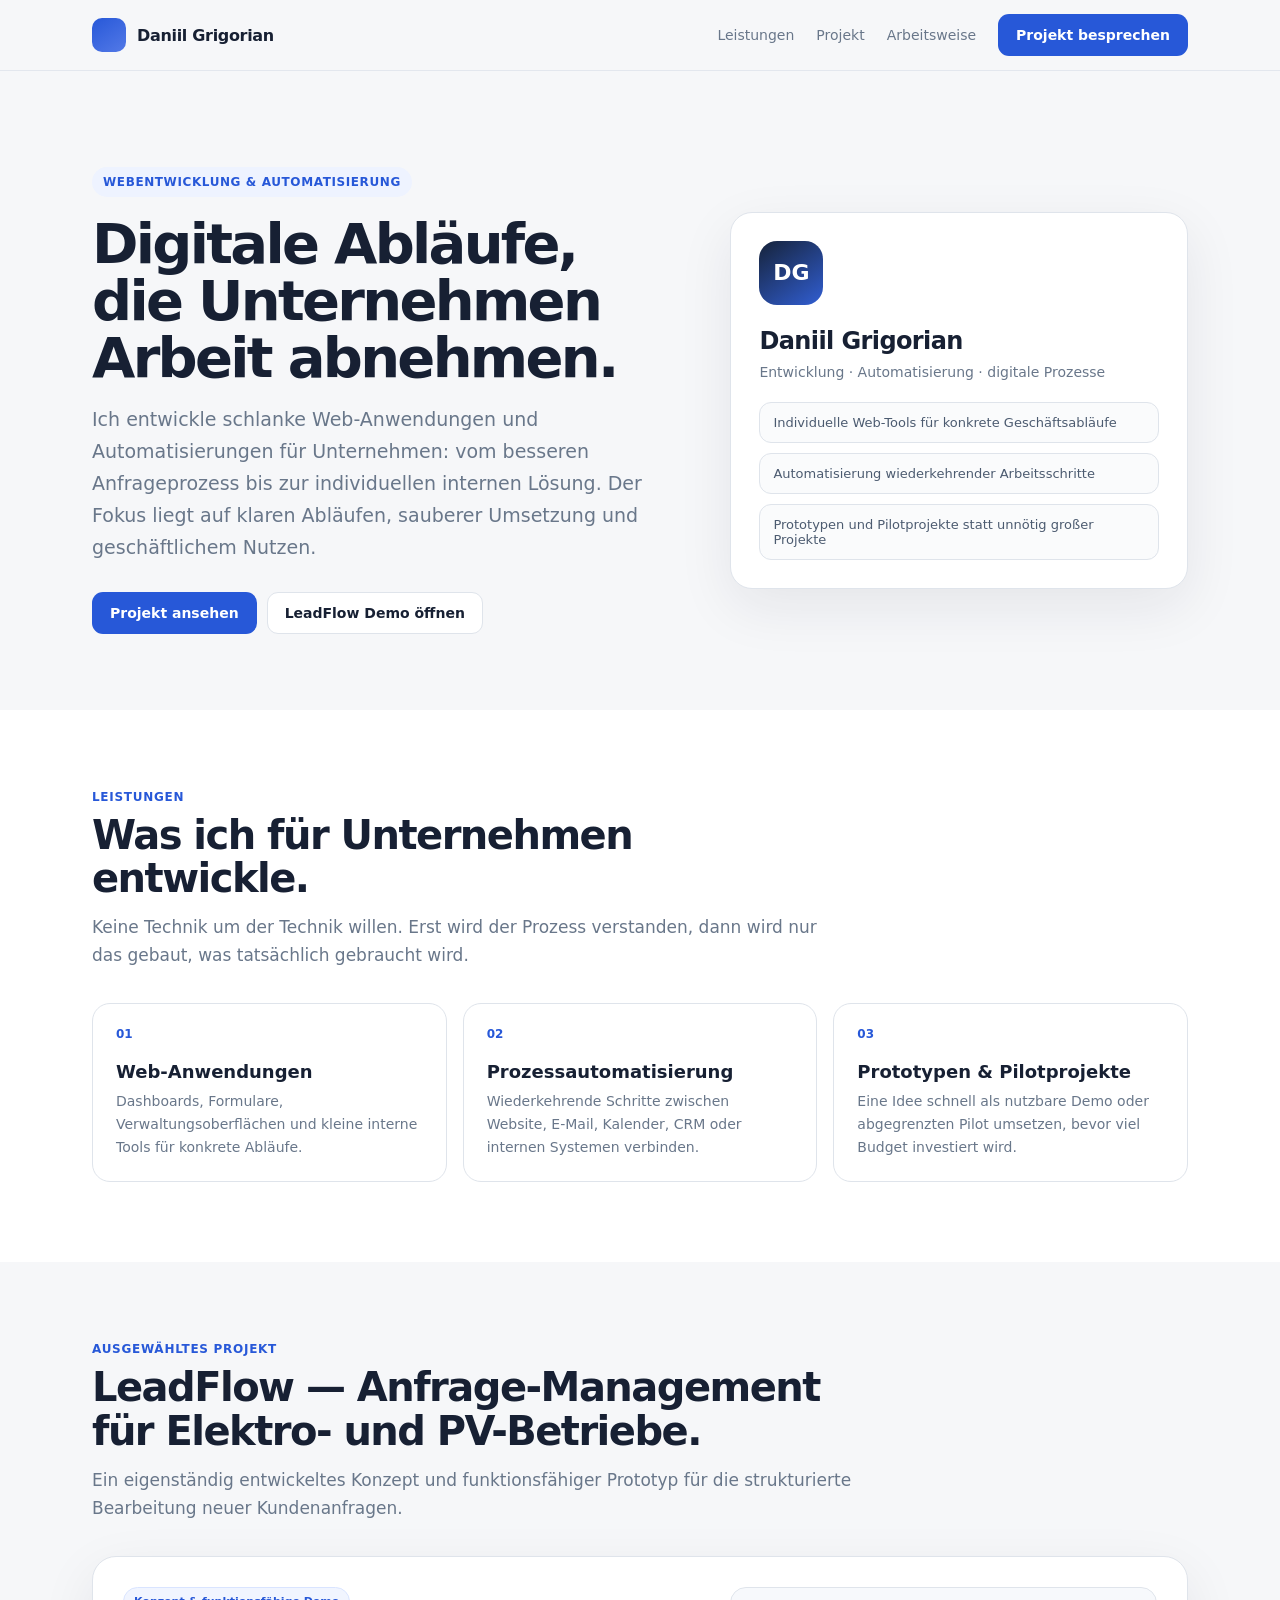
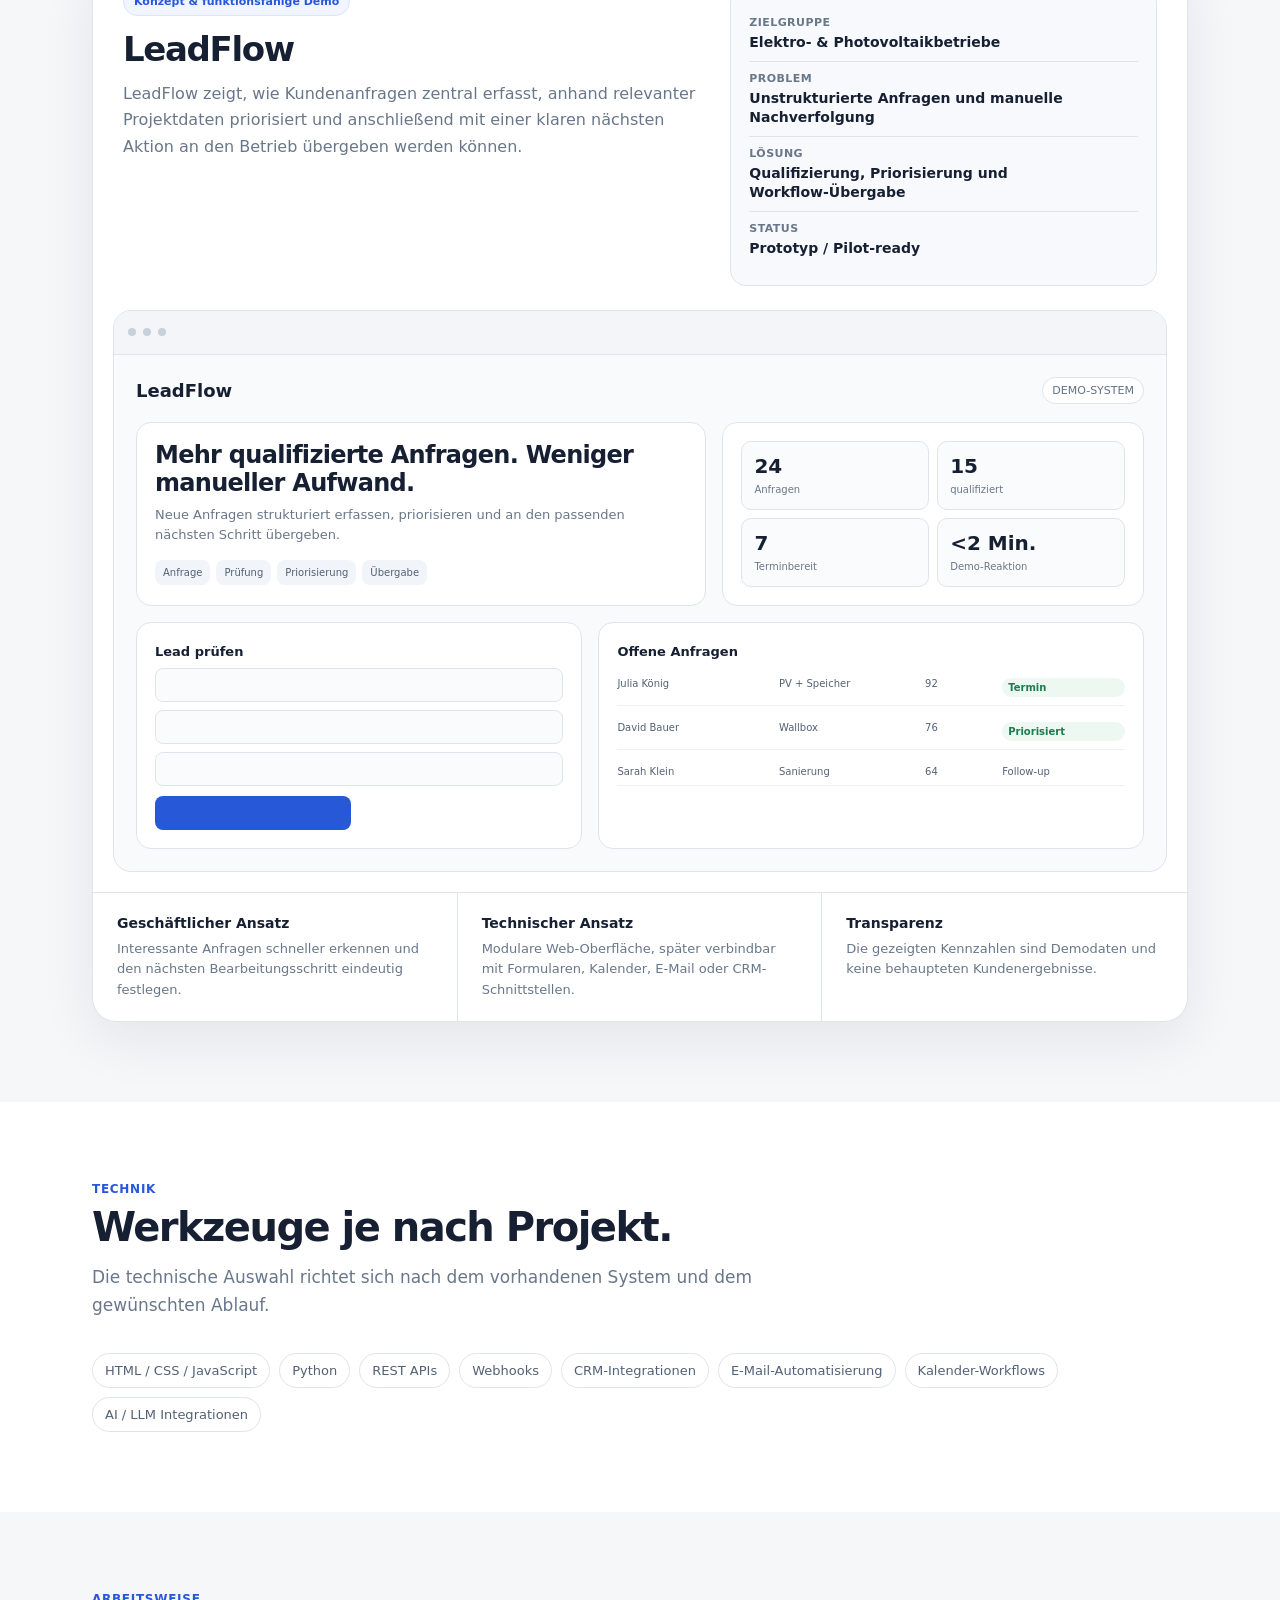
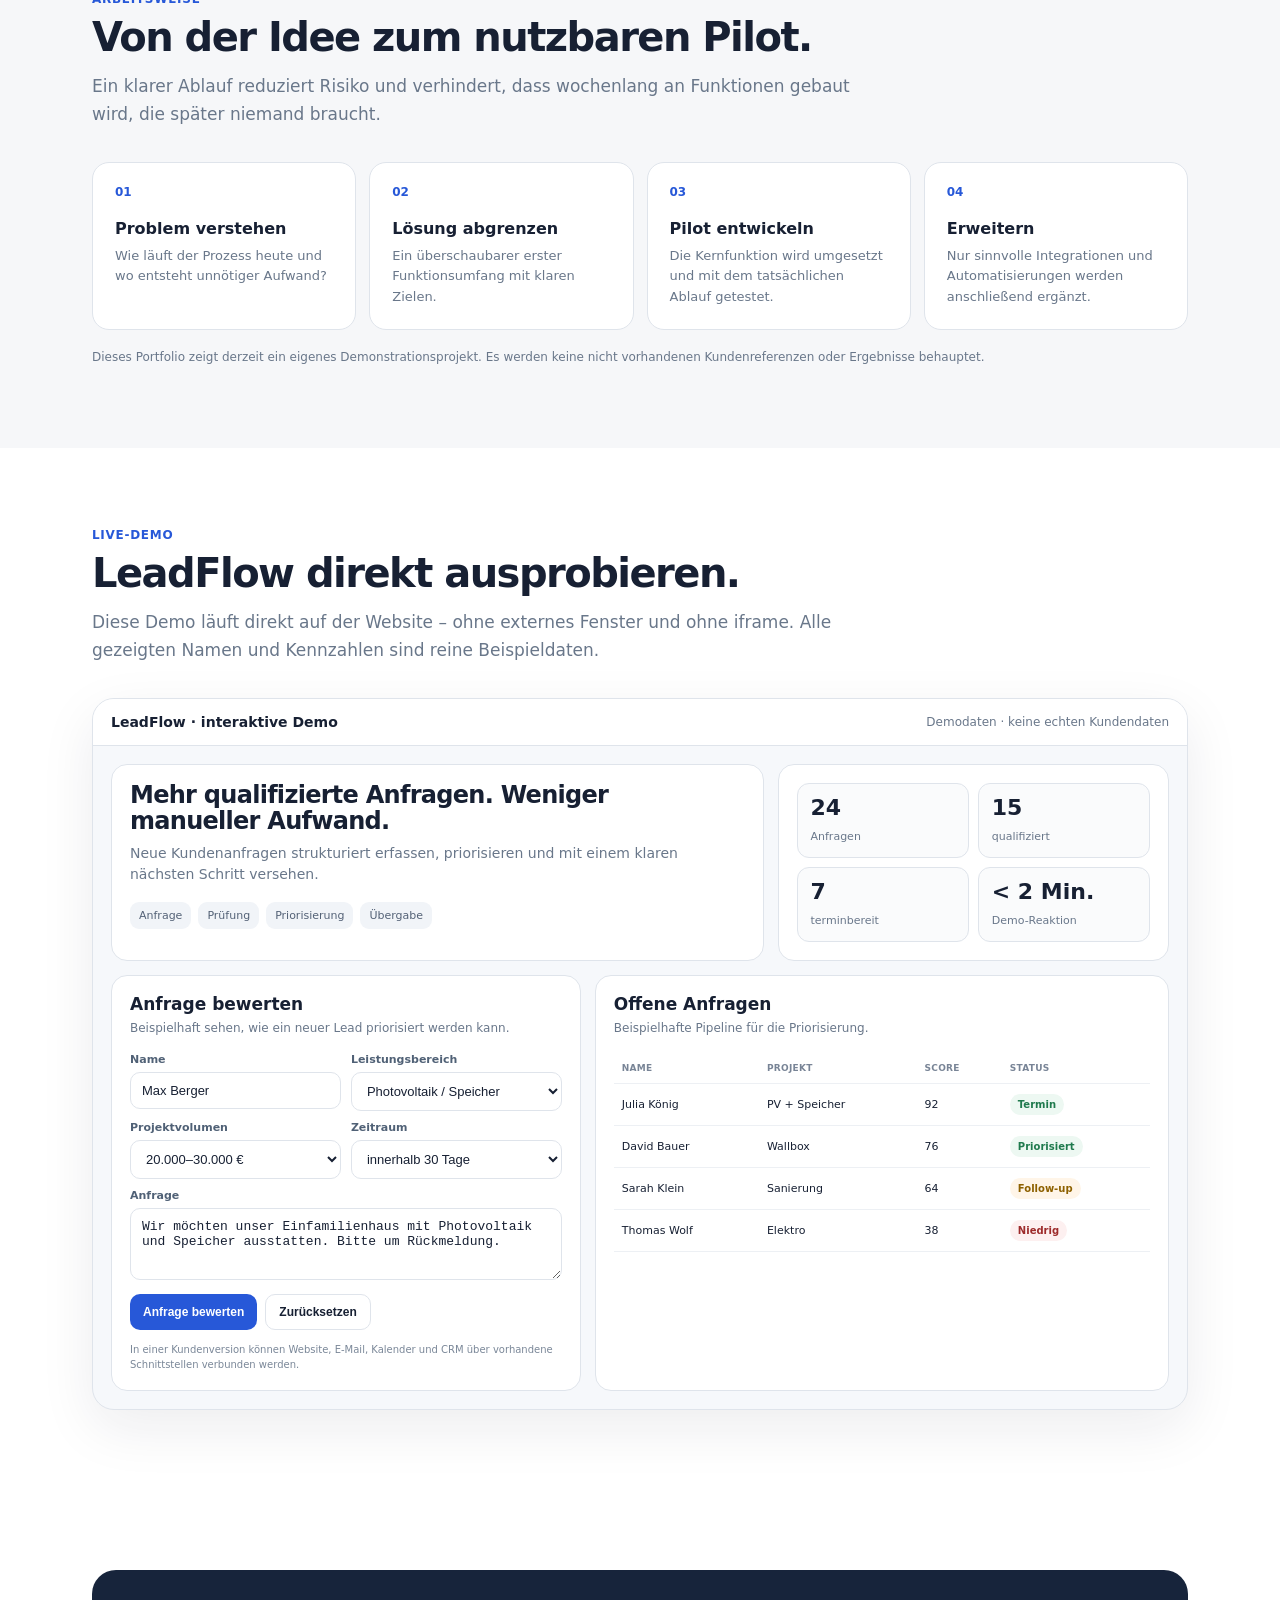
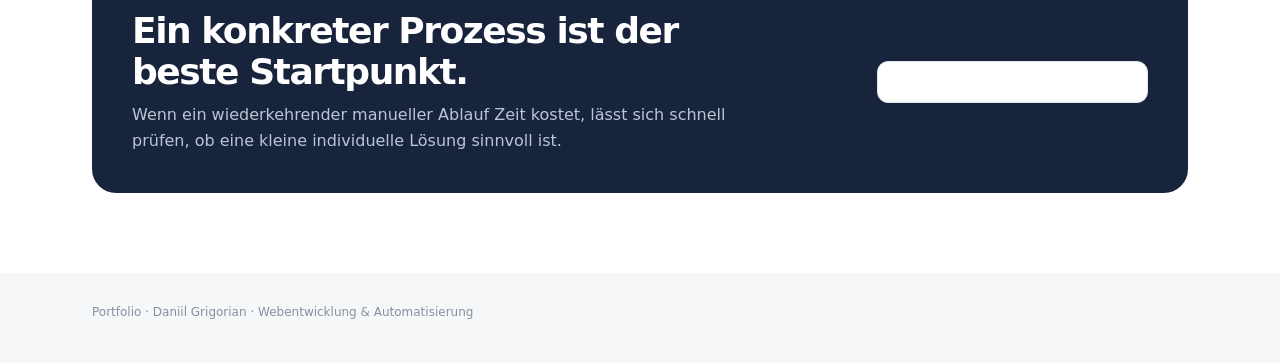
==== index.html @ 0f70dbe5 "Add files via upload" ====
<!doctype html>
<html lang="de">
<head>
<meta charset="utf-8">
<meta name="viewport" content="width=device-width, initial-scale=1">
<title>Daniil Grigorian — Web & Automation Portfolio</title>
<meta name="description" content="Portfolio von Daniil Grigorian: Webentwicklung, Automatisierung und digitale Prozesse für Unternehmen.">
<style>
:root{
  --bg:#f6f7f9;--surface:#fff;--text:#172033;--muted:#69778a;--line:#dfe4eb;
  --brand:#2758d8;--brand2:#5379e7;--brandsoft:#eef3ff;--green:#1f7a4d;
  --shadow:0 18px 55px rgba(20,31,48,.08)
}
*{box-sizing:border-box}
html{scroll-behavior:smooth}
body{margin:0;font-family:Inter,ui-sans-serif,system-ui,-apple-system,"Segoe UI",Arial,sans-serif;color:var(--text);background:var(--bg)}
a{color:inherit}
.wrap{max-width:1140px;margin:auto;padding:0 22px}
nav{position:sticky;top:0;z-index:20;background:rgba(246,247,249,.92);border-bottom:1px solid rgba(223,228,235,.8);backdrop-filter:blur(14px)}
.navin{height:70px;display:flex;justify-content:space-between;align-items:center;gap:18px}
.brand{display:flex;align-items:center;gap:11px;font-weight:800;letter-spacing:-.02em}
.mark{width:34px;height:34px;border-radius:10px;background:linear-gradient(145deg,var(--brand),var(--brand2))}
.navlinks{display:flex;gap:22px;align-items:center;font-size:14px;color:var(--muted)}
.navlinks a{text-decoration:none}
.btn{display:inline-flex;align-items:center;justify-content:center;border-radius:11px;padding:12px 17px;font-weight:750;font-size:14px;text-decoration:none;border:1px solid transparent}
.btn-primary{background:var(--brand);color:white}
.btn-secondary{background:white;border-color:var(--line)}
.hero{padding:96px 0 76px}
.hero-grid{display:grid;grid-template-columns:1.12fr .88fr;gap:56px;align-items:center}
.kicker{display:inline-flex;padding:8px 11px;border-radius:999px;background:var(--brandsoft);color:var(--brand);font-size:12px;font-weight:800;text-transform:uppercase;letter-spacing:.05em;margin-bottom:18px}
h1{font-size:56px;line-height:1.02;letter-spacing:-.048em;margin:0 0 18px}
.hero p{font-size:19px;line-height:1.68;color:var(--muted);max-width:720px;margin:0 0 28px}
.actions{display:flex;gap:10px;flex-wrap:wrap}
.profile-card{background:var(--surface);border:1px solid var(--line);border-radius:22px;padding:28px;box-shadow:var(--shadow)}
.avatar{width:64px;height:64px;border-radius:18px;background:linear-gradient(145deg,#16233a,#315ed2);display:flex;align-items:center;justify-content:center;color:#fff;font-size:22px;font-weight:850;margin-bottom:22px}
.profile-card h2{font-size:24px;margin:0 0 6px;letter-spacing:-.025em}
.profile-card p{font-size:14px!important;margin:0 0 18px!important}
.mini-list{display:grid;gap:10px}
.mini{padding:12px 13px;border:1px solid var(--line);background:#fafbfc;border-radius:12px;font-size:13px;color:#4c5b70}
.section{padding:80px 0}
.white{background:#fff}
.head{max-width:760px;margin-bottom:34px}
.eyebrow{font-size:12px;text-transform:uppercase;letter-spacing:.06em;color:var(--brand);font-weight:800;margin-bottom:10px}
.head h2{font-size:40px;line-height:1.08;letter-spacing:-.038em;margin:0 0 13px}
.head p{font-size:17px;color:var(--muted);line-height:1.65;margin:0}
.services{display:grid;grid-template-columns:repeat(3,1fr);gap:16px}
.service{background:#fff;border:1px solid var(--line);border-radius:18px;padding:23px}
.service .n{font-size:12px;color:var(--brand);font-weight:800;margin-bottom:20px}
.service h3{font-size:18px;margin:0 0 8px}
.service p{font-size:14px;line-height:1.62;color:var(--muted);margin:0}
.case{background:#fff;border:1px solid var(--line);border-radius:24px;overflow:hidden;box-shadow:var(--shadow)}
.case-top{padding:30px 30px 24px;display:grid;grid-template-columns:1.15fr .85fr;gap:30px}
.label{display:inline-block;padding:7px 10px;border:1px solid #d9e4ff;background:#f1f5ff;color:var(--brand);border-radius:999px;font-size:11px;font-weight:800;margin-bottom:13px}
.case h3{font-size:34px;letter-spacing:-.04em;margin:0 0 12px}
.case p{color:var(--muted);line-height:1.65;margin:0}
.factbox{background:#f7f9fc;border:1px solid var(--line);border-radius:16px;padding:18px}
.fact{padding:10px 0;border-bottom:1px solid var(--line)}
.fact:last-child{border-bottom:0}
.fact small{display:block;color:var(--muted);font-size:11px;margin-bottom:3px;text-transform:uppercase;font-weight:750;letter-spacing:.04em}
.fact strong{font-size:14px}

/* Embedded project preview */
.preview-wrap{padding:0 20px 20px}
.browser{border:1px solid var(--line);border-radius:18px;overflow:hidden;background:#f8fafc}
.browser-top{height:44px;background:#f3f5f8;border-bottom:1px solid var(--line);display:flex;align-items:center;gap:7px;padding:0 14px}
.browser-dot{width:8px;height:8px;border-radius:50%;background:#c8d0db}
.app{padding:22px}
.appbar{display:flex;justify-content:space-between;align-items:center;margin-bottom:18px}
.applogo{font-weight:800;font-size:18px}
.appchip{font-size:11px;color:#637187;padding:6px 9px;border:1px solid var(--line);border-radius:999px;background:#fff}
.appgrid{display:grid;grid-template-columns:1.15fr .85fr;gap:16px}
.hero-panel,.side-panel,.form-panel,.table-panel{background:#fff;border:1px solid var(--line);border-radius:15px;padding:18px}
.hero-panel h4{font-size:24px;letter-spacing:-.03em;margin:0 0 8px}
.hero-panel p{font-size:13px!important;line-height:1.55!important}
.flow{display:flex;gap:6px;flex-wrap:wrap;margin-top:15px}
.flow span{font-size:10px;padding:7px 8px;border-radius:8px;background:#f1f4f8;color:#516075}
.kpis{display:grid;grid-template-columns:1fr 1fr;gap:8px}
.kpi{border:1px solid var(--line);border-radius:10px;padding:12px;background:#fafbfc}
.kpi b{font-size:20px;display:block}
.kpi small{color:var(--muted);font-size:10px}
.lower{display:grid;grid-template-columns:.9fr 1.1fr;gap:16px;margin-top:16px}
.fakeinput{height:34px;border:1px solid var(--line);border-radius:8px;background:#fafbfc;margin:8px 0}
.fakebtn{height:34px;width:48%;border-radius:8px;background:var(--brand);margin-top:10px}
.rows{display:grid;gap:8px}
.row{display:grid;grid-template-columns:1fr .9fr .45fr .8fr;gap:8px;border-bottom:1px solid #edf0f4;padding:8px 0;font-size:10px;color:#536176}
.pill{display:inline-block;padding:4px 6px;border-radius:999px;background:#edf8f2;color:var(--green);font-weight:700}
.case-bottom{display:grid;grid-template-columns:repeat(3,1fr);gap:0;border-top:1px solid var(--line)}
.case-point{padding:22px 24px;border-right:1px solid var(--line)}
.case-point:last-child{border-right:0}
.case-point strong{display:block;font-size:14px;margin-bottom:7px}
.case-point span{font-size:13px;color:var(--muted);line-height:1.5}
.stack{display:flex;flex-wrap:wrap;gap:9px}
.tag{padding:9px 12px;border:1px solid var(--line);border-radius:999px;background:white;color:#536176;font-size:13px}
.process{display:grid;grid-template-columns:repeat(4,1fr);gap:13px}
.step{border:1px solid var(--line);border-radius:17px;background:#fff;padding:22px}
.step .nr{font-size:12px;color:var(--brand);font-weight:850;margin-bottom:20px}
.step h3{font-size:16px;margin:0 0 8px}
.step p{font-size:13px;color:var(--muted);line-height:1.58;margin:0}
.notice{font-size:12px;color:var(--muted);line-height:1.6;margin-top:18px}
.cta{background:#17243b;color:#fff;border-radius:24px;padding:40px;display:grid;grid-template-columns:1.25fr .75fr;gap:28px;align-items:center}
.cta h2{font-size:36px;letter-spacing:-.04em;margin:0 0 10px}
.cta p{color:#bac5d5;line-height:1.6;margin:0}
.cta .btn-secondary{justify-self:end;background:#fff}
footer{padding:32px 0 44px;color:#8590a0;font-size:12px}
@media(max-width:900px){
  .hero-grid,.case-top,.cta,.appgrid,.lower{grid-template-columns:1fr}
  .services{grid-template-columns:1fr 1fr}
  .process{grid-template-columns:1fr 1fr}
  .cta .btn-secondary{justify-self:start}
}
@media(max-width:620px){
  h1{font-size:39px}
  .services,.process,.case-bottom{grid-template-columns:1fr}
  .case-point{border-right:0;border-bottom:1px solid var(--line)}
  .case-point:last-child{border-bottom:0}
  .navlinks a:not(.btn){display:none}
  .hero{padding-top:72px}.section{padding:62px 0}
  .row{grid-template-columns:1fr 1fr}
}

/* Embedded Live Demo */
.embedded-demo-shell{
  border:1px solid var(--line);
  border-radius:22px;
  overflow:hidden;
  background:#fff;
  box-shadow:var(--shadow);
}
.embedded-demo-toolbar{
  display:flex;
  align-items:center;
  justify-content:space-between;
  gap:12px;
  padding:14px 16px;
  background:#f4f6f9;
  border-bottom:1px solid var(--line);
}
.embedded-demo-title{
  font-size:13px;
  font-weight:800;
}
.embedded-demo-note{
  color:var(--muted);
  font-size:12px;
}
.embedded-demo-frame{
  width:100%;
  height:920px;
  border:0;
  display:block;
  background:#f4f7fb;
}
@media(max-width:700px){
  .embedded-demo-frame{height:1080px}
  .embedded-demo-toolbar{align-items:flex-start;flex-direction:column}
}


/* LeadFlow native demo — mobile safe, no iframe */
.lf-demo-shell{
  border:1px solid #dfe4eb;
  border-radius:22px;
  background:#f6f8fb;
  overflow:hidden;
  box-shadow:0 18px 55px rgba(20,31,48,.08);
}
.lf-demo-top{
  display:flex;
  align-items:center;
  justify-content:space-between;
  gap:12px;
  padding:15px 18px;
  background:#fff;
  border-bottom:1px solid #dfe4eb;
}
.lf-demo-top strong{font-size:14px}
.lf-demo-top span{font-size:12px;color:#69778a}
.lf-demo-body{padding:18px}
.lf-hero{
  display:grid;
  grid-template-columns:1.25fr .75fr;
  gap:14px;
  margin-bottom:14px;
}
.lf-panel{
  background:#fff;
  border:1px solid #dfe4eb;
  border-radius:16px;
  padding:18px;
}
.lf-panel h3{
  margin:0 0 8px;
  font-size:24px;
  line-height:1.08;
  letter-spacing:-.03em;
}
.lf-panel p{
  margin:0;
  color:#69778a;
  font-size:14px;
  line-height:1.55;
}
.lf-flow{
  display:flex;
  flex-wrap:wrap;
  gap:7px;
  margin-top:16px;
}
.lf-flow span{
  padding:7px 9px;
  border-radius:9px;
  background:#f1f4f8;
  color:#536176;
  font-size:11px;
}
.lf-stats{
  display:grid;
  grid-template-columns:1fr 1fr;
  gap:9px;
}
.lf-stat{
  background:#fafbfc;
  border:1px solid #dfe4eb;
  border-radius:12px;
  padding:13px;
}
.lf-stat b{
  display:block;
  font-size:22px;
  line-height:1;
  margin-bottom:6px;
}
.lf-stat small{color:#69778a;font-size:11px}
.lf-main{
  display:grid;
  grid-template-columns:.9fr 1.1fr;
  gap:14px;
}
.lf-card{
  background:#fff;
  border:1px solid #dfe4eb;
  border-radius:16px;
  padding:18px;
}
.lf-card h4{margin:0 0 5px;font-size:17px}
.lf-sub{color:#69778a;font-size:12px;line-height:1.5;margin:0 0 16px}
.lf-grid2{display:grid;grid-template-columns:1fr 1fr;gap:10px}
.lf-field{margin-bottom:10px}
.lf-field label{
  display:block;
  margin:0 0 6px;
  color:#506176;
  font-size:11px;
  font-weight:700;
}
.lf-field input,.lf-field select,.lf-field textarea{
  width:100%;
  border:1px solid #dfe4eb;
  border-radius:10px;
  background:#fff;
  color:#172033;
  padding:10px 11px;
  font-size:13px;
  outline:none;
}
.lf-field textarea{min-height:72px;resize:vertical}
.lf-actions{display:flex;gap:8px;flex-wrap:wrap;margin-top:8px}
.lf-button{
  border:0;
  border-radius:10px;
  padding:10px 13px;
  background:#2758d8;
  color:#fff;
  font-size:12px;
  font-weight:800;
  cursor:pointer;
}
.lf-button.lf-light{
  background:#fff;
  color:#172033;
  border:1px solid #dfe4eb;
}
.lf-result{
  display:none;
  margin-top:12px;
  border:1px solid #dfe4eb;
  border-radius:12px;
  background:#f8fafc;
  padding:12px;
}
.lf-result-line{
  display:flex;
  justify-content:space-between;
  align-items:center;
  gap:8px;
  margin-bottom:7px;
}
.lf-result p{margin:0;color:#69778a;font-size:12px;line-height:1.5}
.lf-badge{
  display:inline-block;
  border-radius:999px;
  padding:5px 8px;
  font-size:10px;
  font-weight:800;
}
.lf-green{background:#edf8f2;color:#1f7a4d}
.lf-yellow{background:#fff5e8;color:#8e6100}
.lf-red{background:#fdf0f0;color:#9d2b2b}
.lf-table-wrap{overflow-x:auto;-webkit-overflow-scrolling:touch}
.lf-table{width:100%;border-collapse:collapse;min-width:520px}
.lf-table th,.lf-table td{
  text-align:left;
  padding:10px 8px;
  border-bottom:1px solid #edf0f4;
  font-size:11px;
  white-space:nowrap;
}
.lf-table th{
  color:#788496;
  text-transform:uppercase;
  letter-spacing:.03em;
  font-size:9px;
}
.lf-foot{
  margin-top:12px;
  color:#7a8798;
  font-size:10px;
  line-height:1.5;
}
@media(max-width:800px){
  .lf-hero,.lf-main{grid-template-columns:1fr}
}
@media(max-width:560px){
  .lf-demo-body{padding:10px}
  .lf-demo-top{align-items:flex-start;flex-direction:column}
  .lf-panel,.lf-card{padding:14px}
  .lf-panel h3{font-size:20px}
  .lf-stats,.lf-grid2{grid-template-columns:1fr 1fr}
}
@media(max-width:390px){
  .lf-stats,.lf-grid2{grid-template-columns:1fr}
}

</style>
</head>
<body>
<nav>
  <div class="wrap navin">
    <div class="brand"><span class="mark"></span>Daniil Grigorian</div>
    <div class="navlinks">
      <a href="#leistungen">Leistungen</a>
      <a href="#projekt">Projekt</a>
      <a href="#prozess">Arbeitsweise</a>
      <a class="btn btn-primary" href="#kontakt">Projekt besprechen</a>
    </div>
  </div>
</nav>

<header class="hero">
  <div class="wrap hero-grid">
    <div>
      <div class="kicker">Webentwicklung & Automatisierung</div>
      <h1>Digitale Abläufe, die Unternehmen Arbeit abnehmen.</h1>
      <p>
        Ich entwickle schlanke Web-Anwendungen und Automatisierungen für Unternehmen:
        vom besseren Anfrageprozess bis zur individuellen internen Lösung.
        Der Fokus liegt auf klaren Abläufen, sauberer Umsetzung und geschäftlichem Nutzen.
      </p>
      <div class="actions">
        <a class="btn btn-primary" href="#projekt">Projekt ansehen</a>
        <a class="btn btn-secondary" href="#live-demo">LeadFlow Demo öffnen</a>
      </div>
    </div>
    <aside class="profile-card">
      <div class="avatar">DG</div>
      <h2>Daniil Grigorian</h2>
      <p>Entwicklung · Automatisierung · digitale Prozesse</p>
      <div class="mini-list">
        <div class="mini">Individuelle Web-Tools für konkrete Geschäftsabläufe</div>
        <div class="mini">Automatisierung wiederkehrender Arbeitsschritte</div>
        <div class="mini">Prototypen und Pilotprojekte statt unnötig großer Projekte</div>
      </div>
    </aside>
  </div>
</header>

<section class="section white" id="leistungen">
  <div class="wrap">
    <div class="head">
      <div class="eyebrow">Leistungen</div>
      <h2>Was ich für Unternehmen entwickle.</h2>
      <p>Keine Technik um der Technik willen. Erst wird der Prozess verstanden, dann wird nur das gebaut, was tatsächlich gebraucht wird.</p>
    </div>
    <div class="services">
      <div class="service"><div class="n">01</div><h3>Web-Anwendungen</h3><p>Dashboards, Formulare, Verwaltungsoberflächen und kleine interne Tools für konkrete Abläufe.</p></div>
      <div class="service"><div class="n">02</div><h3>Prozessautomatisierung</h3><p>Wiederkehrende Schritte zwischen Website, E-Mail, Kalender, CRM oder internen Systemen verbinden.</p></div>
      <div class="service"><div class="n">03</div><h3>Prototypen & Pilotprojekte</h3><p>Eine Idee schnell als nutzbare Demo oder abgegrenzten Pilot umsetzen, bevor viel Budget investiert wird.</p></div>
    </div>
  </div>
</section>

<section class="section" id="projekt">
  <div class="wrap">
    <div class="head">
      <div class="eyebrow">Ausgewähltes Projekt</div>
      <h2>LeadFlow — Anfrage-Management für Elektro- und PV-Betriebe.</h2>
      <p>Ein eigenständig entwickeltes Konzept und funktionsfähiger Prototyp für die strukturierte Bearbeitung neuer Kundenanfragen.</p>
    </div>

    <article class="case">
      <div class="case-top">
        <div>
          <span class="label">Konzept & funktionsfähige Demo</span>
          <h3>LeadFlow</h3>
          <p>
            LeadFlow zeigt, wie Kundenanfragen zentral erfasst, anhand relevanter Projektdaten
            priorisiert und anschließend mit einer klaren nächsten Aktion an den Betrieb
            übergeben werden können.
          </p>
        </div>
        <div class="factbox">
          <div class="fact"><small>Zielgruppe</small><strong>Elektro- & Photovoltaikbetriebe</strong></div>
          <div class="fact"><small>Problem</small><strong>Unstrukturierte Anfragen und manuelle Nachverfolgung</strong></div>
          <div class="fact"><small>Lösung</small><strong>Qualifizierung, Priorisierung und Workflow-Übergabe</strong></div>
          <div class="fact"><small>Status</small><strong>Prototyp / Pilot-ready</strong></div>
        </div>
      </div>

      <div class="preview-wrap">
        <div class="browser">
          <div class="browser-top">
            <span class="browser-dot"></span><span class="browser-dot"></span><span class="browser-dot"></span>
          </div>
          <div class="app">
            <div class="appbar"><div class="applogo">LeadFlow</div><div class="appchip">DEMO-SYSTEM</div></div>
            <div class="appgrid">
              <div class="hero-panel">
                <h4>Mehr qualifizierte Anfragen. Weniger manueller Aufwand.</h4>
                <p>Neue Anfragen strukturiert erfassen, priorisieren und an den passenden nächsten Schritt übergeben.</p>
                <div class="flow"><span>Anfrage</span><span>Prüfung</span><span>Priorisierung</span><span>Übergabe</span></div>
              </div>
              <div class="side-panel">
                <div class="kpis">
                  <div class="kpi"><b>24</b><small>Anfragen</small></div>
                  <div class="kpi"><b>15</b><small>qualifiziert</small></div>
                  <div class="kpi"><b>7</b><small>Terminbereit</small></div>
                  <div class="kpi"><b>&lt;2 Min.</b><small>Demo-Reaktion</small></div>
                </div>
              </div>
            </div>
            <div class="lower">
              <div class="form-panel">
                <strong style="font-size:13px">Lead prüfen</strong>
                <div class="fakeinput"></div><div class="fakeinput"></div><div class="fakeinput"></div>
                <div class="fakebtn"></div>
              </div>
              <div class="table-panel">
                <strong style="font-size:13px">Offene Anfragen</strong>
                <div class="rows" style="margin-top:10px">
                  <div class="row"><span>Julia König</span><span>PV + Speicher</span><span>92</span><span class="pill">Termin</span></div>
                  <div class="row"><span>David Bauer</span><span>Wallbox</span><span>76</span><span class="pill">Priorisiert</span></div>
                  <div class="row"><span>Sarah Klein</span><span>Sanierung</span><span>64</span><span>Follow-up</span></div>
                </div>
              </div>
            </div>
          </div>
        </div>
      </div>

      <div class="case-bottom">
        <div class="case-point"><strong>Geschäftlicher Ansatz</strong><span>Interessante Anfragen schneller erkennen und den nächsten Bearbeitungsschritt eindeutig festlegen.</span></div>
        <div class="case-point"><strong>Technischer Ansatz</strong><span>Modulare Web-Oberfläche, später verbindbar mit Formularen, Kalender, E-Mail oder CRM-Schnittstellen.</span></div>
        <div class="case-point"><strong>Transparenz</strong><span>Die gezeigten Kennzahlen sind Demodaten und keine behaupteten Kundenergebnisse.</span></div>
      </div>
    </article>
  </div>
</section>

<section class="section white">
  <div class="wrap">
    <div class="head">
      <div class="eyebrow">Technik</div>
      <h2>Werkzeuge je nach Projekt.</h2>
      <p>Die technische Auswahl richtet sich nach dem vorhandenen System und dem gewünschten Ablauf.</p>
    </div>
    <div class="stack">
      <span class="tag">HTML / CSS / JavaScript</span>
      <span class="tag">Python</span>
      <span class="tag">REST APIs</span>
      <span class="tag">Webhooks</span>
      <span class="tag">CRM-Integrationen</span>
      <span class="tag">E-Mail-Automatisierung</span>
      <span class="tag">Kalender-Workflows</span>
      <span class="tag">AI / LLM Integrationen</span>
    </div>
  </div>
</section>

<section class="section" id="prozess">
  <div class="wrap">
    <div class="head">
      <div class="eyebrow">Arbeitsweise</div>
      <h2>Von der Idee zum nutzbaren Pilot.</h2>
      <p>Ein klarer Ablauf reduziert Risiko und verhindert, dass wochenlang an Funktionen gebaut wird, die später niemand braucht.</p>
    </div>
    <div class="process">
      <div class="step"><div class="nr">01</div><h3>Problem verstehen</h3><p>Wie läuft der Prozess heute und wo entsteht unnötiger Aufwand?</p></div>
      <div class="step"><div class="nr">02</div><h3>Lösung abgrenzen</h3><p>Ein überschaubarer erster Funktionsumfang mit klaren Zielen.</p></div>
      <div class="step"><div class="nr">03</div><h3>Pilot entwickeln</h3><p>Die Kernfunktion wird umgesetzt und mit dem tatsächlichen Ablauf getestet.</p></div>
      <div class="step"><div class="nr">04</div><h3>Erweitern</h3><p>Nur sinnvolle Integrationen und Automatisierungen werden anschließend ergänzt.</p></div>
    </div>
    <div class="notice">
      Dieses Portfolio zeigt derzeit ein eigenes Demonstrationsprojekt. Es werden keine nicht vorhandenen Kundenreferenzen oder Ergebnisse behauptet.
    </div>
  </div>
</section>



<section class="section white" id="live-demo">
  <div class="wrap">
    <div class="head">
      <div class="eyebrow">Live-Demo</div>
      <h2>LeadFlow direkt ausprobieren.</h2>
      <p>
        Diese Demo läuft direkt auf der Website – ohne externes Fenster und ohne iframe.
        Alle gezeigten Namen und Kennzahlen sind reine Beispieldaten.
      </p>
    </div>

    <div class="lf-demo-shell">
      <div class="lf-demo-top">
        <strong>LeadFlow · interaktive Demo</strong>
        <span>Demodaten · keine echten Kundendaten</span>
      </div>

      <div class="lf-demo-body">
        <div class="lf-hero">
          <div class="lf-panel">
            <h3>Mehr qualifizierte Anfragen. Weniger manueller Aufwand.</h3>
            <p>Neue Kundenanfragen strukturiert erfassen, priorisieren und mit einem klaren nächsten Schritt versehen.</p>
            <div class="lf-flow">
              <span>Anfrage</span><span>Prüfung</span><span>Priorisierung</span><span>Übergabe</span>
            </div>
          </div>
          <div class="lf-panel">
            <div class="lf-stats">
              <div class="lf-stat"><b id="lfLeads">24</b><small>Anfragen</small></div>
              <div class="lf-stat"><b id="lfQual">15</b><small>qualifiziert</small></div>
              <div class="lf-stat"><b id="lfMeet">7</b><small>terminbereit</small></div>
              <div class="lf-stat"><b>&lt; 2 Min.</b><small>Demo-Reaktion</small></div>
            </div>
          </div>
        </div>

        <div class="lf-main">
          <div class="lf-card">
            <h4>Anfrage bewerten</h4>
            <p class="lf-sub">Beispielhaft sehen, wie ein neuer Lead priorisiert werden kann.</p>

            <div class="lf-grid2">
              <div class="lf-field">
                <label>Name</label>
                <input id="lfName" value="Max Berger">
              </div>
              <div class="lf-field">
                <label>Leistungsbereich</label>
                <select id="lfProject">
                  <option>Photovoltaik / Speicher</option>
                  <option>Elektroinstallation</option>
                  <option>Wallbox</option>
                  <option>Sanierung</option>
                </select>
              </div>
            </div>

            <div class="lf-grid2">
              <div class="lf-field">
                <label>Projektvolumen</label>
                <select id="lfBudget">
                  <option value="25000">20.000–30.000 €</option>
                  <option value="12000">10.000–15.000 €</option>
                  <option value="6000">5.000–8.000 €</option>
                  <option value="2000">unter 3.000 €</option>
                </select>
              </div>
              <div class="lf-field">
                <label>Zeitraum</label>
                <select id="lfTimeline">
                  <option value="30">innerhalb 30 Tage</option>
                  <option value="90">1–3 Monate</option>
                  <option value="180">3–6 Monate</option>
                  <option value="365">später</option>
                </select>
              </div>
            </div>

            <div class="lf-field">
              <label>Anfrage</label>
              <textarea id="lfMessage">Wir möchten unser Einfamilienhaus mit Photovoltaik und Speicher ausstatten. Bitte um Rückmeldung.</textarea>
            </div>

            <div class="lf-actions">
              <button class="lf-button" type="button" onclick="lfQualify()">Anfrage bewerten</button>
              <button class="lf-button lf-light" type="button" onclick="lfReset()">Zurücksetzen</button>
            </div>

            <div class="lf-result" id="lfResult">
              <div class="lf-result-line">
                <strong id="lfScore">Bewertung</strong>
                <span class="lf-badge lf-green" id="lfBadge">Hohe Priorität</span>
              </div>
              <p id="lfSummary"></p>
            </div>

            <div class="lf-foot">In einer Kundenversion können Website, E-Mail, Kalender und CRM über vorhandene Schnittstellen verbunden werden.</div>
          </div>

          <div class="lf-card">
            <h4>Offene Anfragen</h4>
            <p class="lf-sub">Beispielhafte Pipeline für die Priorisierung.</p>
            <div class="lf-table-wrap">
              <table class="lf-table">
                <thead><tr><th>Name</th><th>Projekt</th><th>Score</th><th>Status</th></tr></thead>
                <tbody id="lfTbody">
                  <tr><td>Julia König</td><td>PV + Speicher</td><td>92</td><td><span class="lf-badge lf-green">Termin</span></td></tr>
                  <tr><td>David Bauer</td><td>Wallbox</td><td>76</td><td><span class="lf-badge lf-green">Priorisiert</span></td></tr>
                  <tr><td>Sarah Klein</td><td>Sanierung</td><td>64</td><td><span class="lf-badge lf-yellow">Follow-up</span></td></tr>
                  <tr><td>Thomas Wolf</td><td>Elektro</td><td>38</td><td><span class="lf-badge lf-red">Niedrig</span></td></tr>
                </tbody>
              </table>
            </div>
          </div>
        </div>
      </div>
    </div>
  </div>
</section>

<section class="section white" id="kontakt">
  <div class="wrap">
    <div class="cta">
      <div>
        <h2>Ein konkreter Prozess ist der beste Startpunkt.</h2>
        <p>Wenn ein wiederkehrender manueller Ablauf Zeit kostet, lässt sich schnell prüfen, ob eine kleine individuelle Lösung sinnvoll ist.</p>
      </div>
      <a class="btn btn-secondary" href="#live-demo">LeadFlow Live-Demo ansehen</a>
    </div>
  </div>
</section>

<footer><div class="wrap">Portfolio · Daniil Grigorian · Webentwicklung & Automatisierung</div></footer>

<script>
function lfEscape(s){
  return String(s).replace(/[&<>"']/g,function(m){
    return {'&':'&amp;','<':'&lt;','>':'&gt;','"':'&quot;',"'":'&#039;'}[m];
  });
}
function lfQualify(){
  var name=(document.getElementById('lfName').value || 'Neuer Kontakt').trim();
  var project=document.getElementById('lfProject').value;
  var budget=parseInt(document.getElementById('lfBudget').value,10);
  var timeline=parseInt(document.getElementById('lfTimeline').value,10);

  var score=34;
  score += Math.min(36, Math.round(budget/800));
  if(timeline<=30) score+=24;
  else if(timeline<=90) score+=17;
  else if(timeline<=180) score+=8;
  score=Math.min(99,score);

  var label='Hohe Priorität', badge='lf-badge lf-green', status='Termin vorschlagen';
  if(score<50){label='Niedrige Priorität';badge='lf-badge lf-red';status='Späteres Follow-up';}
  else if(score<78){label='Mittlere Priorität';badge='lf-badge lf-yellow';status='Follow-up';}

  var result=document.getElementById('lfResult');
  result.style.display='block';
  document.getElementById('lfScore').textContent='Score '+score+' / 100';
  var b=document.getElementById('lfBadge');
  b.className=badge;b.textContent=label;
  document.getElementById('lfSummary').textContent =
    name+' · '+project+' — nächster Schritt: '+status+'.';

  var row=document.createElement('tr');
  row.innerHTML='<td>'+lfEscape(name)+'</td><td>'+lfEscape(project)+'</td><td>'+score+
    '</td><td><span class="'+badge+'">'+status+'</span></td>';
  document.getElementById('lfTbody').prepend(row);

  document.getElementById('lfLeads').textContent=parseInt(document.getElementById('lfLeads').textContent,10)+1;
  if(score>=60) document.getElementById('lfQual').textContent=parseInt(document.getElementById('lfQual').textContent,10)+1;
  if(score>=78) document.getElementById('lfMeet').textContent=parseInt(document.getElementById('lfMeet').textContent,10)+1;
}
function lfReset(){
  document.getElementById('lfName').value='Max Berger';
  document.getElementById('lfProject').value='Photovoltaik / Speicher';
  document.getElementById('lfBudget').value='25000';
  document.getElementById('lfTimeline').value='30';
  document.getElementById('lfMessage').value='Wir möchten unser Einfamilienhaus mit Photovoltaik und Speicher ausstatten. Bitte um Rückmeldung.';
  document.getElementById('lfResult').style.display='none';
}
</script>

</body>
</html>
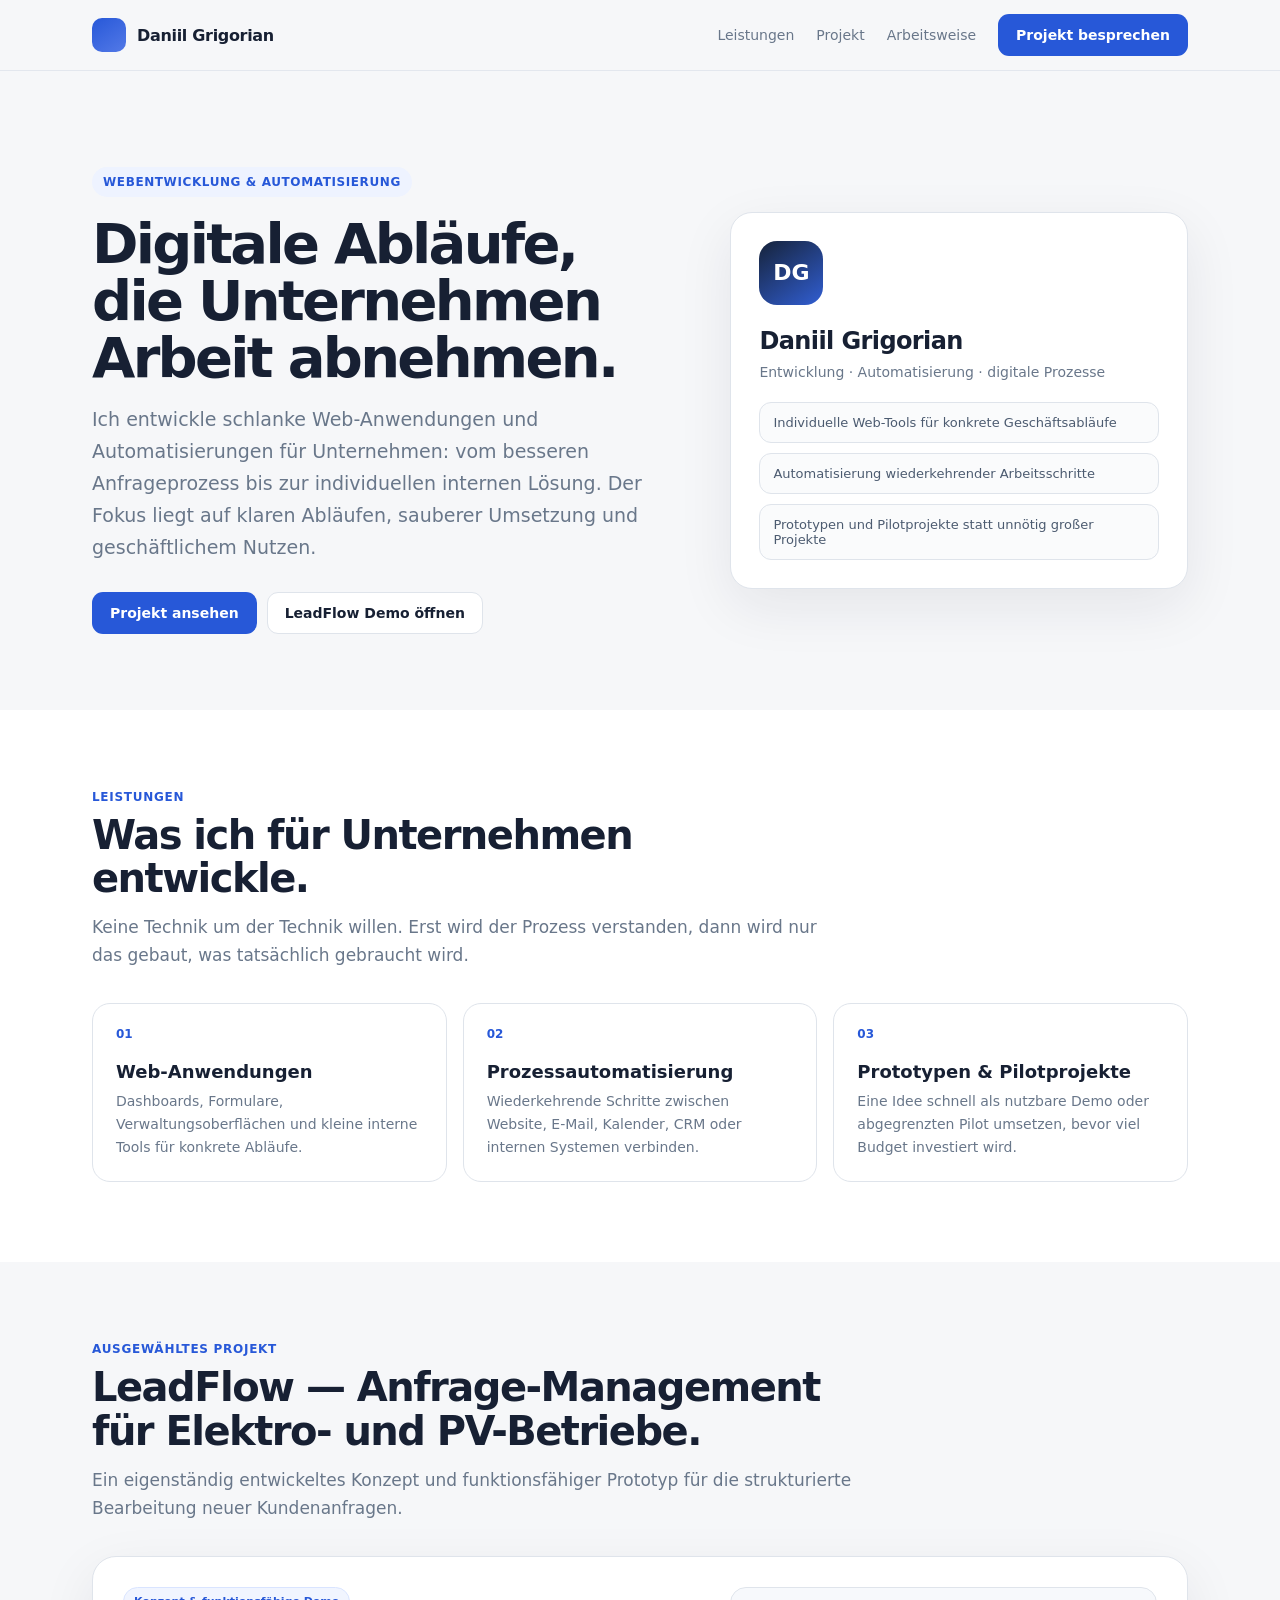
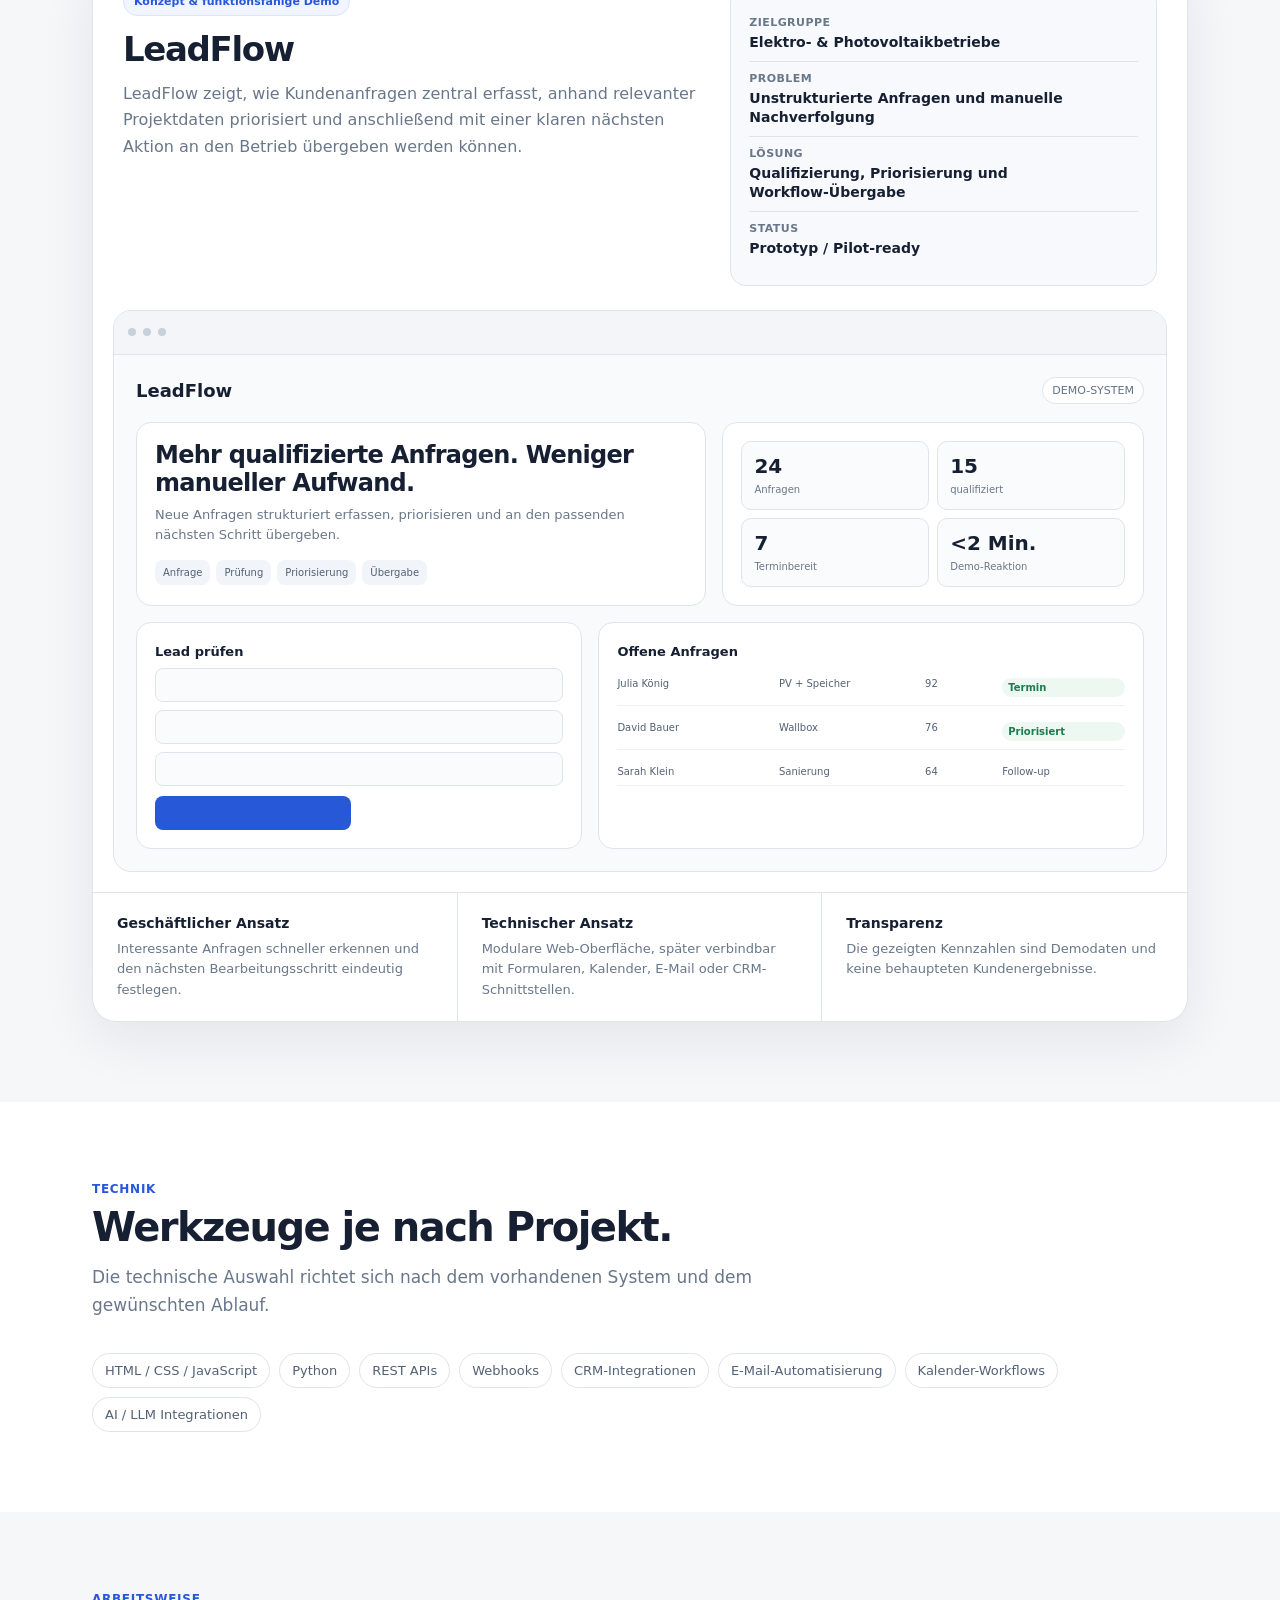
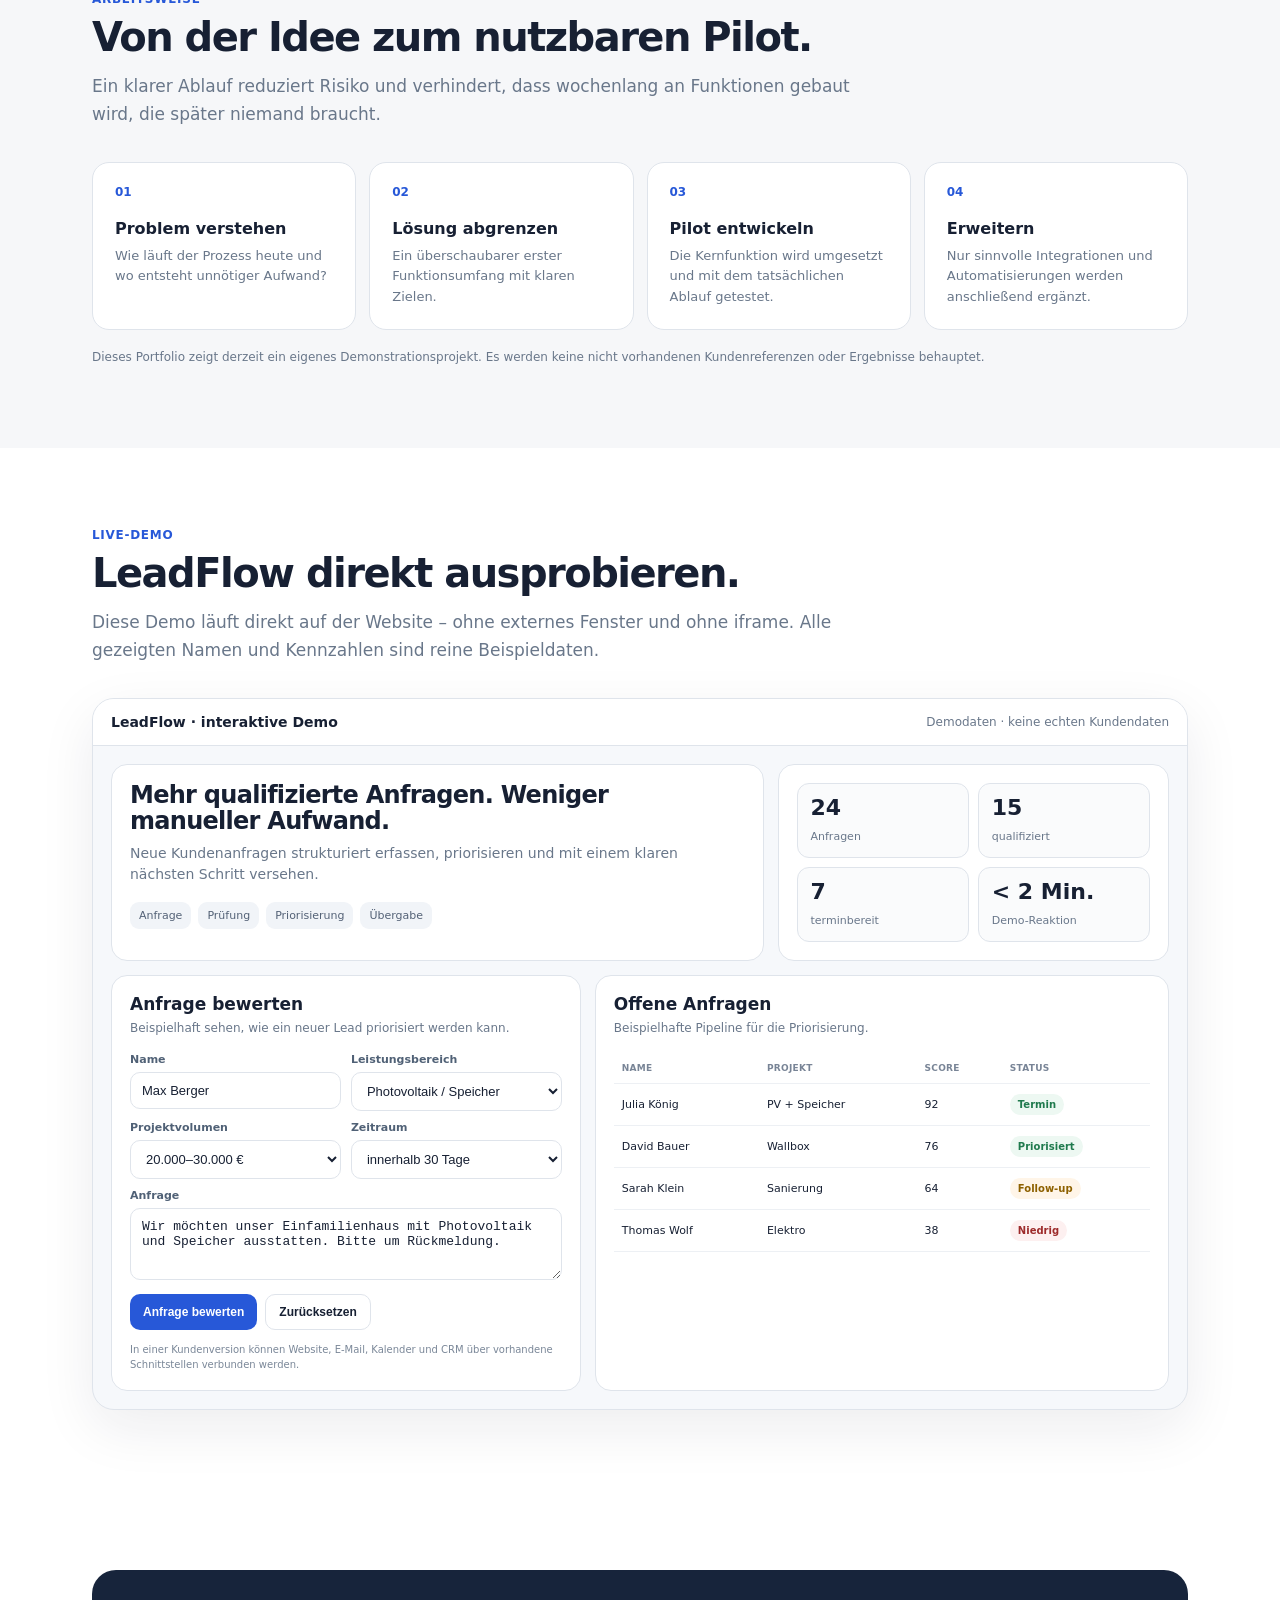
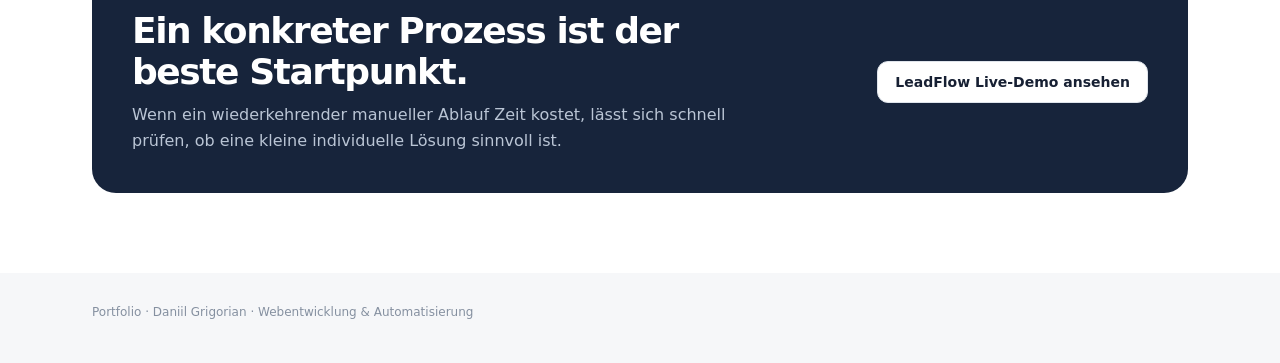
==== commit 2cbdaba5: "Add files via upload" ====
--- a/index.html
+++ b/index.html
@@ -100,7 +100,7 @@
 .cta{background:#17243b;color:#fff;border-radius:24px;padding:40px;display:grid;grid-template-columns:1.25fr .75fr;gap:28px;align-items:center}
 .cta h2{font-size:36px;letter-spacing:-.04em;margin:0 0 10px}
 .cta p{color:#bac5d5;line-height:1.6;margin:0}
-.cta .btn-secondary{justify-self:end;background:#fff}
+.cta .btn-secondary{justify-self:end;background:#fff;color:#172033}
 footer{padding:32px 0 44px;color:#8590a0;font-size:12px}
 @media(max-width:900px){
   .hero-grid,.case-top,.cta,.appgrid,.lower{grid-template-columns:1fr}
@@ -282,6 +282,7 @@
 }
 .lf-result{
   display:none;
+  scroll-margin-top:90px;
   margin-top:12px;
   border:1px solid #dfe4eb;
   border-radius:12px;
@@ -307,6 +308,7 @@
 .lf-yellow{background:#fff5e8;color:#8e6100}
 .lf-red{background:#fdf0f0;color:#9d2b2b}
 .lf-table-wrap{overflow-x:auto;-webkit-overflow-scrolling:touch}
+.lf-card, .lf-panel{min-width:0}
 .lf-table{width:100%;border-collapse:collapse;min-width:520px}
 .lf-table th,.lf-table td{
   text-align:left;
@@ -335,10 +337,78 @@
   .lf-demo-top{align-items:flex-start;flex-direction:column}
   .lf-panel,.lf-card{padding:14px}
   .lf-panel h3{font-size:20px}
-  .lf-stats,.lf-grid2{grid-template-columns:1fr 1fr}
+  .lf-stats{grid-template-columns:1fr 1fr}
+  .lf-grid2{grid-template-columns:1fr}
 }
 @media(max-width:390px){
   .lf-stats,.lf-grid2{grid-template-columns:1fr}
+}
+
+
+.lf-result{
+  display:none;
+  margin-top:14px;
+  border:1px solid #cfd9ea;
+  border-radius:14px;
+  background:#f8fbff;
+  padding:14px;
+  scroll-margin-top:90px;
+}
+.lf-result-title{
+  font-size:12px;
+  font-weight:800;
+  color:#2758d8;
+  text-transform:uppercase;
+  letter-spacing:.04em;
+  margin-bottom:10px;
+}
+.lf-result-grid{
+  display:grid;
+  grid-template-columns:1fr 1fr;
+  gap:9px;
+}
+.lf-result-item{
+  background:#fff;
+  border:1px solid #dfe4eb;
+  border-radius:10px;
+  padding:10px;
+  min-width:0;
+}
+.lf-result-item small{
+  display:block;
+  color:#788496;
+  font-size:9px;
+  font-weight:800;
+  text-transform:uppercase;
+  letter-spacing:.04em;
+  margin-bottom:4px;
+}
+.lf-result-item strong{
+  display:block;
+  color:#172033;
+  font-size:13px;
+  line-height:1.35;
+  overflow-wrap:anywhere;
+}
+.lf-result-action{
+  margin-top:9px;
+  background:#fff;
+  border:1px solid #dfe4eb;
+  border-radius:10px;
+  padding:10px;
+}
+.lf-result-action small{
+  display:block;
+  color:#788496;
+  font-size:9px;
+  font-weight:800;
+  text-transform:uppercase;
+  letter-spacing:.04em;
+  margin-bottom:4px;
+}
+.lf-result-action strong{font-size:13px}
+@media(max-width:430px){
+  .lf-result-grid{grid-template-columns:1fr}
 }
 
 </style>
@@ -601,16 +671,34 @@
             </div>
 
             <div class="lf-actions">
-              <button class="lf-button" type="button" onclick="lfQualify()">Anfrage bewerten</button>
-              <button class="lf-button lf-light" type="button" onclick="lfReset()">Zurücksetzen</button>
+              <button class="lf-button" id="lfEvaluateBtn" type="button">Anfrage bewerten</button>
+              <button class="lf-button lf-light" id="lfResetBtn" type="button">Zurücksetzen</button>
             </div>
 
             <div class="lf-result" id="lfResult">
-              <div class="lf-result-line">
-                <strong id="lfScore">Bewertung</strong>
-                <span class="lf-badge lf-green" id="lfBadge">Hohe Priorität</span>
-              </div>
-              <p id="lfSummary"></p>
+              <div class="lf-result-title">Bewertete Anfrage</div>
+              <div class="lf-result-grid">
+                <div class="lf-result-item">
+                  <small>Name</small>
+                  <strong id="lfResultName">—</strong>
+                </div>
+                <div class="lf-result-item">
+                  <small>Leistungsbereich</small>
+                  <strong id="lfResultProject">—</strong>
+                </div>
+                <div class="lf-result-item">
+                  <small>Score</small>
+                  <strong id="lfResultScore">—</strong>
+                </div>
+                <div class="lf-result-item">
+                  <small>Priorität</small>
+                  <strong id="lfResultPriority">—</strong>
+                </div>
+              </div>
+              <div class="lf-result-action">
+                <small>Nächster Schritt</small>
+                <strong id="lfResultAction">—</strong>
+              </div>
             </div>
 
             <div class="lf-foot">In einer Kundenversion können Website, E-Mail, Kalender und CRM über vorhandene Schnittstellen verbunden werden.</div>
@@ -651,54 +739,97 @@
 
 <footer><div class="wrap">Portfolio · Daniil Grigorian · Webentwicklung & Automatisierung</div></footer>
 
+
+
 <script>
-function lfEscape(s){
-  return String(s).replace(/[&<>"']/g,function(m){
-    return {'&':'&amp;','<':'&lt;','>':'&gt;','"':'&quot;',"'":'&#039;'}[m];
-  });
-}
-function lfQualify(){
-  var name=(document.getElementById('lfName').value || 'Neuer Kontakt').trim();
-  var project=document.getElementById('lfProject').value;
-  var budget=parseInt(document.getElementById('lfBudget').value,10);
-  var timeline=parseInt(document.getElementById('lfTimeline').value,10);
-
-  var score=34;
-  score += Math.min(36, Math.round(budget/800));
-  if(timeline<=30) score+=24;
-  else if(timeline<=90) score+=17;
-  else if(timeline<=180) score+=8;
-  score=Math.min(99,score);
-
-  var label='Hohe Priorität', badge='lf-badge lf-green', status='Termin vorschlagen';
-  if(score<50){label='Niedrige Priorität';badge='lf-badge lf-red';status='Späteres Follow-up';}
-  else if(score<78){label='Mittlere Priorität';badge='lf-badge lf-yellow';status='Follow-up';}
-
-  var result=document.getElementById('lfResult');
-  result.style.display='block';
-  document.getElementById('lfScore').textContent='Score '+score+' / 100';
-  var b=document.getElementById('lfBadge');
-  b.className=badge;b.textContent=label;
-  document.getElementById('lfSummary').textContent =
-    name+' · '+project+' — nächster Schritt: '+status+'.';
-
-  var row=document.createElement('tr');
-  row.innerHTML='<td>'+lfEscape(name)+'</td><td>'+lfEscape(project)+'</td><td>'+score+
-    '</td><td><span class="'+badge+'">'+status+'</span></td>';
-  document.getElementById('lfTbody').prepend(row);
-
-  document.getElementById('lfLeads').textContent=parseInt(document.getElementById('lfLeads').textContent,10)+1;
-  if(score>=60) document.getElementById('lfQual').textContent=parseInt(document.getElementById('lfQual').textContent,10)+1;
-  if(score>=78) document.getElementById('lfMeet').textContent=parseInt(document.getElementById('lfMeet').textContent,10)+1;
-}
-function lfReset(){
-  document.getElementById('lfName').value='Max Berger';
-  document.getElementById('lfProject').value='Photovoltaik / Speicher';
-  document.getElementById('lfBudget').value='25000';
-  document.getElementById('lfTimeline').value='30';
-  document.getElementById('lfMessage').value='Wir möchten unser Einfamilienhaus mit Photovoltaik und Speicher ausstatten. Bitte um Rückmeldung.';
-  document.getElementById('lfResult').style.display='none';
-}
+document.addEventListener('DOMContentLoaded', function () {
+  var evaluateBtn = document.getElementById('lfEvaluateBtn');
+  var resetBtn = document.getElementById('lfResetBtn');
+
+  function safeText(id, value) {
+    var el = document.getElementById(id);
+    if (el) el.textContent = value;
+  }
+
+  function badgeFor(score) {
+    if (score >= 78) return {priority:'Hohe Priorität', status:'Termin vorschlagen', cls:'lf-green'};
+    if (score >= 50) return {priority:'Mittlere Priorität', status:'Follow-up', cls:'lf-yellow'};
+    return {priority:'Niedrige Priorität', status:'Späteres Follow-up', cls:'lf-red'};
+  }
+
+  function evaluateLead() {
+    var name = (document.getElementById('lfName').value || 'Neuer Kontakt').trim();
+    var project = document.getElementById('lfProject').value;
+    var budget = Number(document.getElementById('lfBudget').value || 0);
+    var timeline = Number(document.getElementById('lfTimeline').value || 365);
+
+    var score = 34 + Math.min(36, Math.round(budget / 800));
+    if (timeline <= 30) score += 24;
+    else if (timeline <= 90) score += 17;
+    else if (timeline <= 180) score += 8;
+    score = Math.min(99, score);
+
+    var info = badgeFor(score);
+
+    // Explicit result card directly below the button.
+    safeText('lfResultName', name);
+    safeText('lfResultProject', project);
+    safeText('lfResultScore', score + ' / 100');
+    safeText('lfResultPriority', info.priority);
+    safeText('lfResultAction', info.status);
+
+    var result = document.getElementById('lfResult');
+    result.style.display = 'block';
+
+    // Add same lead to pipeline.
+    var tr = document.createElement('tr');
+
+    [name, project, String(score)].forEach(function(value) {
+      var td = document.createElement('td');
+      td.textContent = value;
+      tr.appendChild(td);
+    });
+
+    var tdStatus = document.createElement('td');
+    var span = document.createElement('span');
+    span.className = 'lf-badge ' + info.cls;
+    span.textContent = info.status;
+    tdStatus.appendChild(span);
+    tr.appendChild(tdStatus);
+
+    var tbody = document.getElementById('lfTbody');
+    tbody.insertBefore(tr, tbody.firstChild);
+
+    // Update demo KPIs.
+    var leads = document.getElementById('lfLeads');
+    var qual = document.getElementById('lfQual');
+    var meet = document.getElementById('lfMeet');
+    leads.textContent = Number(leads.textContent) + 1;
+    if (score >= 60) qual.textContent = Number(qual.textContent) + 1;
+    if (score >= 78) meet.textContent = Number(meet.textContent) + 1;
+
+    evaluateBtn.textContent = 'Bewertet ✓';
+    setTimeout(function () {
+      evaluateBtn.textContent = 'Anfrage bewerten';
+    }, 1200);
+
+    result.scrollIntoView({behavior:'smooth', block:'center'});
+  }
+
+  function resetLead() {
+    document.getElementById('lfName').value = 'Max Berger';
+    document.getElementById('lfProject').value = 'Photovoltaik / Speicher';
+    document.getElementById('lfBudget').value = '25000';
+    document.getElementById('lfTimeline').value = '30';
+    document.getElementById('lfMessage').value =
+      'Wir möchten unser Einfamilienhaus mit Photovoltaik und Speicher ausstatten. Bitte um Rückmeldung.';
+    document.getElementById('lfResult').style.display = 'none';
+    evaluateBtn.textContent = 'Anfrage bewerten';
+  }
+
+  evaluateBtn.addEventListener('click', evaluateLead);
+  resetBtn.addEventListener('click', resetLead);
+});
 </script>
 
 </body>
